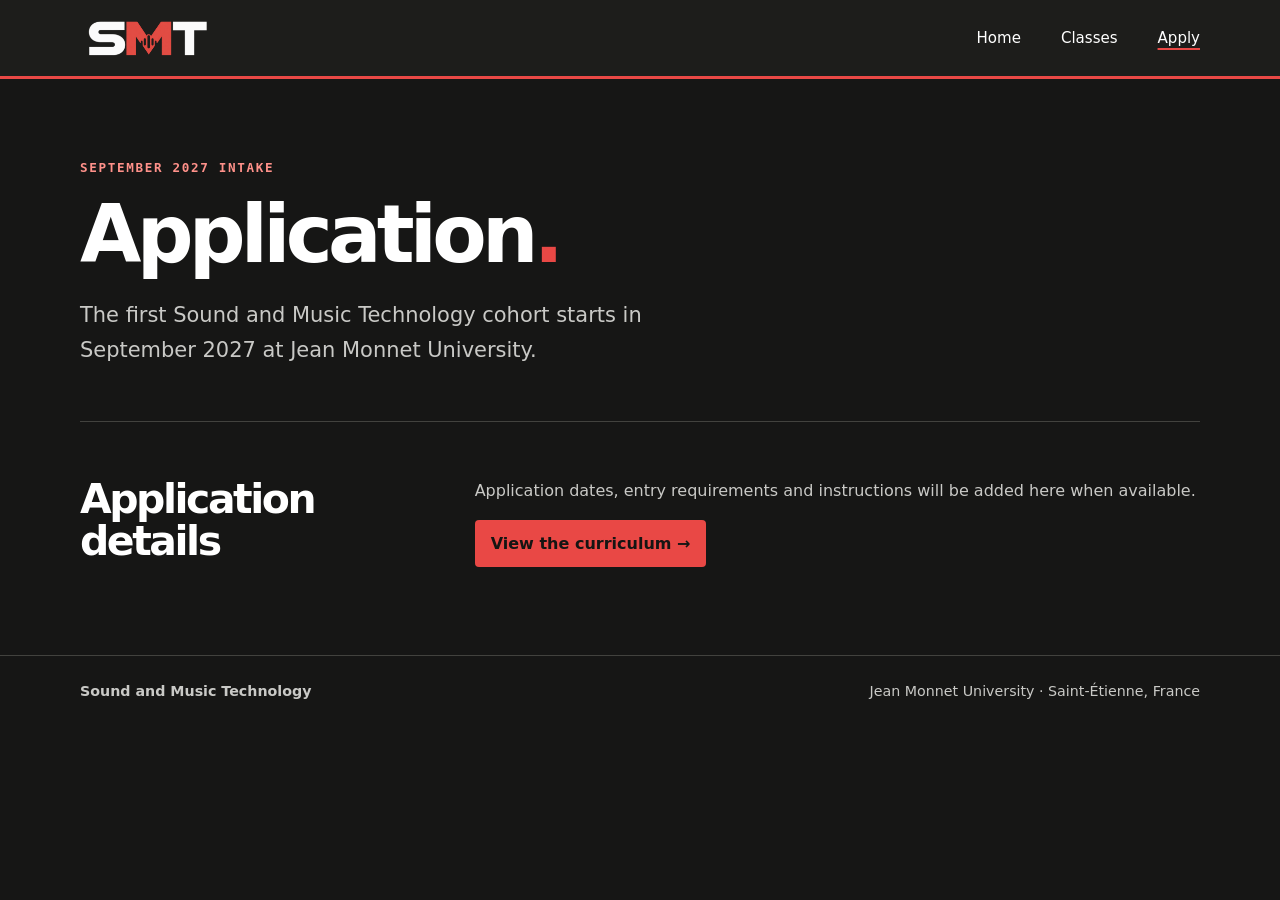
==== docs/application.html @ af432a2b "Adding course descriptions" ====
<!doctype html>
<html lang="en">
<head>
<meta charset="utf-8">
<meta name="viewport" content="width=device-width, initial-scale=1">
<meta name="description" content="Explore the Sound and Music Technology master’s program at Jean Monnet University in Saint-Étienne.">
<title>Application | Sound and Music Technology</title>
<link rel="stylesheet" href="style.css">
</head>
<body>
<a class="skip" href="#main">Skip to content</a>
<header><div class="shell mast"><a class="logo" href="index.html" aria-label="Sound and Music Technology home"><img src="smt-logo.png" alt="" width="2172" height="724"></a><nav aria-label="Main navigation"><a href="index.html">Home</a><a href="classes.html">Classes</a><a href="application.html" aria-current="page">Apply</a></nav></div></header>
<main id="main" class="shell">
<section class="heading"><p class="eyebrow">SEPTEMBER 2027 INTAKE</p><h1>Application<span>.</span></h1><p class="intro">The first Sound and Music Technology cohort starts in September 2027 at Jean Monnet University.</p></section>
<section class="split"><h2>Application details</h2><div><p>Application dates, entry requirements and instructions will be added here when available.</p><a class="button" href="classes.html">View the curriculum →</a></div></section>
</main>
<footer><div class="shell"><strong>Sound and Music Technology</strong><span>Jean Monnet University · Saint-Étienne, France</span></div></footer>
</body>
</html>
---- docs/style.css ----
:root {
  color-scheme: dark;
  --background: #161615;
  --foreground: #fff;
  --muted: #c9c9c6;
  --accent: #e94845;
  --line: #42423e;
  --link: #ff918a;
  --header: #1d1d1b;
  --on-header: #fff;
  font-family: system-ui, sans-serif;
}
* { box-sizing: border-box; }
body { margin: 0; background: var(--background); color: var(--foreground); line-height: 1.65; }
.shell { width: min(1120px, 90%); margin-inline: auto; }
a { color: inherit; text-underline-offset: .3em; }
a:focus-visible { outline: 2px solid var(--accent); outline-offset: 5px; }
.skip { position: absolute; left: 1rem; top: 1rem; z-index: 1; transform: translateY(-200%); background: var(--background); padding: .5rem; }
.skip:focus { transform: none; }
header { background: var(--header); color: var(--on-header); border-bottom: 3px solid var(--accent); }
.mast { display: flex; justify-content: space-between; align-items: center; gap: 1rem; min-height: 76px; }
.logo { display: block; width: clamp(92px, 14vw, 136px); }
.logo img { display: block; width: 100%; height: 58px; object-fit: contain; }
nav { display: flex; align-items: center; gap: clamp(.8rem, 4vw, 2.5rem); }
nav a { font-size: .94rem; text-decoration: none; }
nav a:hover, nav [aria-current] { color: var(--link); text-decoration: underline; }
header nav a:hover, header nav [aria-current] { color: var(--on-header); text-decoration-color: var(--accent); text-decoration-thickness: 2px; }
.hero { display: grid; grid-template-columns: 1.24fr 1fr; gap: 2rem; align-items: center; padding: clamp(3rem, 8vw, 7rem) 0; }
.eyebrow { color: var(--link); font: 600 .79rem/1.5 ui-monospace, monospace; letter-spacing: .13em; margin: 0 0 1rem; }
h1, h2 { margin: 0; line-height: 1.04; letter-spacing: -.06em; text-wrap: balance; }
h1 { font-size: clamp(2.8rem, 6.2vw, 5.5rem); }
h2 { font-size: clamp(1.65rem, 3.2vw, 2.85rem); }
h1 span { color: var(--accent); }
p { margin: 0 0 1rem; }
.intro { color: var(--muted); max-width: 36rem; margin: 1.35rem 0; font-size: clamp(1.07rem, 2vw, 1.31rem); }
.button { display: inline-block; background: var(--accent); color: #151513; padding: .65rem 1rem; border-radius: .25rem; font-weight: 720; text-decoration: none; }
.button:hover { background: #f16966; }
.split { border-top: 1px solid var(--line); display: grid; grid-template-columns: 1fr 2fr; gap: 2rem; padding: clamp(1.75rem, 5vw, 3.5rem) 0; }
.split p { color: var(--muted); }
.split p:last-child { margin-bottom: 0; }
.partners, .courses { list-style: none; padding: 0; margin: 0 0 1rem; }
.partners li, .courses li { border-bottom: 1px solid var(--line); padding: .72rem 0; }
.partners li:first-child, .courses li:first-child { padding-top: 0; }
.partners p, .courses p { margin-top: .25rem; }
.heading { padding: clamp(2.8rem, 7vw, 5rem) 0 2rem; }
.jumps { flex-wrap: wrap; gap: .65rem 1.2rem; }
.jumps a { text-decoration: underline; }
footer { border-top: 1px solid var(--line); margin-top: 2rem; padding: 1.5rem 0 2.5rem; color: var(--muted); font-size: .89rem; }
footer .shell { display: flex; flex-wrap: wrap; gap: .4rem 1.5rem; justify-content: space-between; }
@media (max-width: 700px) {
  .mast { flex-wrap: wrap; gap: 0 .9rem; padding-bottom: .5rem; }
  .hero, .split { grid-template-columns: 1fr; gap: 1.25rem; }
}

.hero-art { display: block; width: 100%; height: auto; border-radius: .3rem; }
.partner-logos {
  list-style: none;
  display: grid;
  grid-template-columns: repeat(auto-fit, minmax(125px, 1fr));
  gap: 1.1rem;
  margin: 1.5rem 0 0;
  padding: 1rem 0 0;
  border-top: 1px solid var(--line);
}
.partner-logos a {
  display: flex;
  justify-content: center;
  align-items: center;
  gap: .35rem;
  min-height: 64px;
  text-decoration: none;
  isolation: isolate;
}
.partner-logos img { display: block; width: auto; max-width: 100%; max-height: 39px; filter: brightness(0) invert(1); }
.partner-logos .ujm-logo { max-height: 58px; filter: grayscale(1) invert(1) contrast(4); mix-blend-mode: screen; }
.partner-logos a:has(.ujm-logo) { background: var(--background); }
.grame-logo img { max-width: 27px; }
.grame-logo { font-size: .76rem; font-weight: 750; white-space: nowrap; }
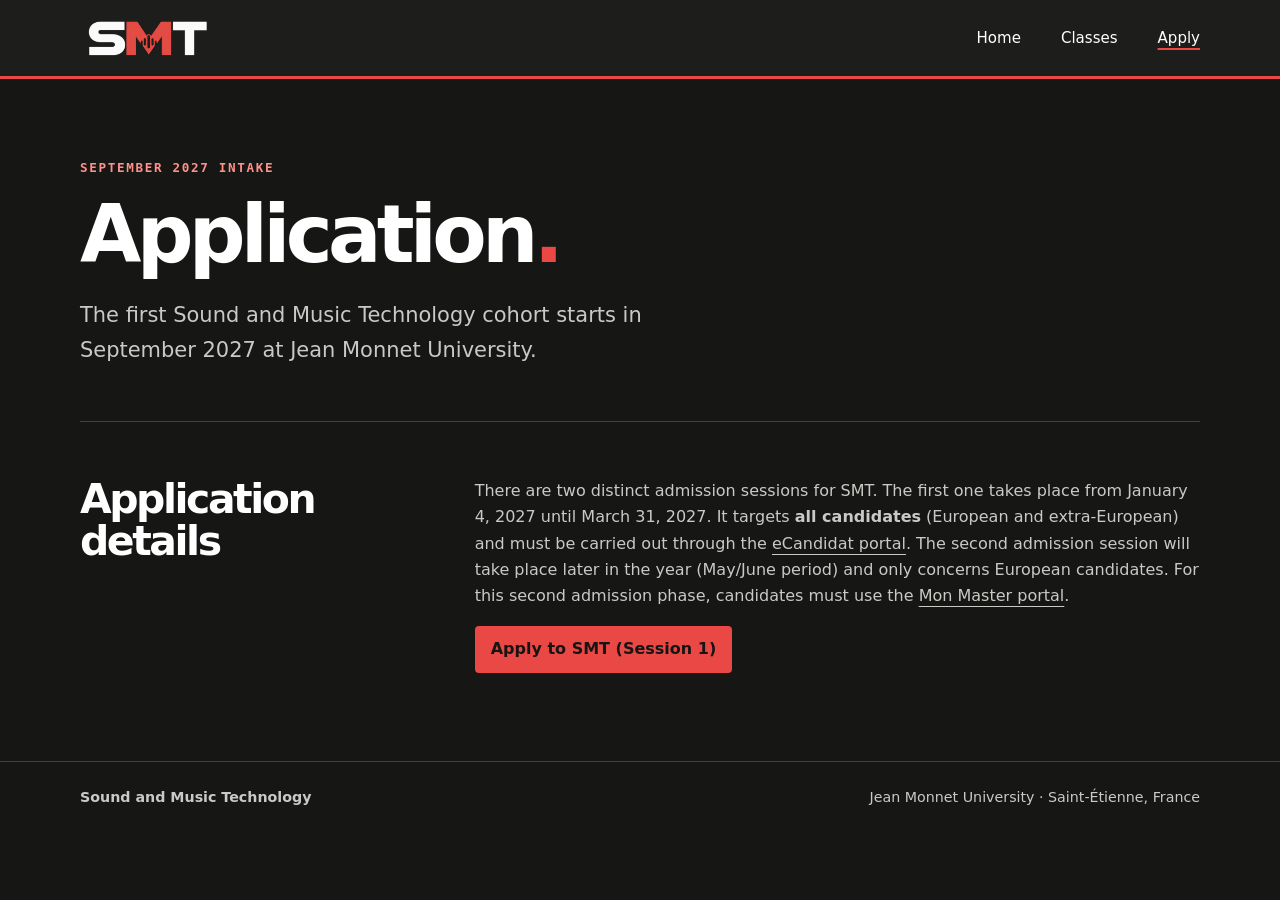
==== commit 7071e565: "Adding application information" ====
--- a/docs/application.html
+++ b/docs/application.html
@@ -12,7 +12,10 @@
 <header><div class="shell mast"><a class="logo" href="index.html" aria-label="Sound and Music Technology home"><img src="smt-logo.png" alt="" width="2172" height="724"></a><nav aria-label="Main navigation"><a href="index.html">Home</a><a href="classes.html">Classes</a><a href="application.html" aria-current="page">Apply</a></nav></div></header>
 <main id="main" class="shell">
 <section class="heading"><p class="eyebrow">SEPTEMBER 2027 INTAKE</p><h1>Application<span>.</span></h1><p class="intro">The first Sound and Music Technology cohort starts in September 2027 at Jean Monnet University.</p></section>
-<section class="split"><h2>Application details</h2><div><p>Application dates, entry requirements and instructions will be added here when available.</p><a class="button" href="classes.html">View the curriculum →</a></div></section>
+<section class="split"><h2>Application details</h2><div>
+<p>There are two distinct admission sessions for SMT. The first one takes place from January 4, 2027 until March 31, 2027. It targets <b>all candidates</b> (European and extra-European) and must be carried out through the <a href="TODO">eCandidat portal</a>. The second admission session will take place later in the year (May/June period) and only concerns European candidates. For this second admission phase, candidates must use the <a href="TODO">Mon Master portal</a>.</p>
+<p><a class="button" href="TODO">Apply to SMT (Session 1)</a></p>
+</div></section>
 </main>
 <footer><div class="shell"><strong>Sound and Music Technology</strong><span>Jean Monnet University · Saint-Étienne, France</span></div></footer>
 </body>
